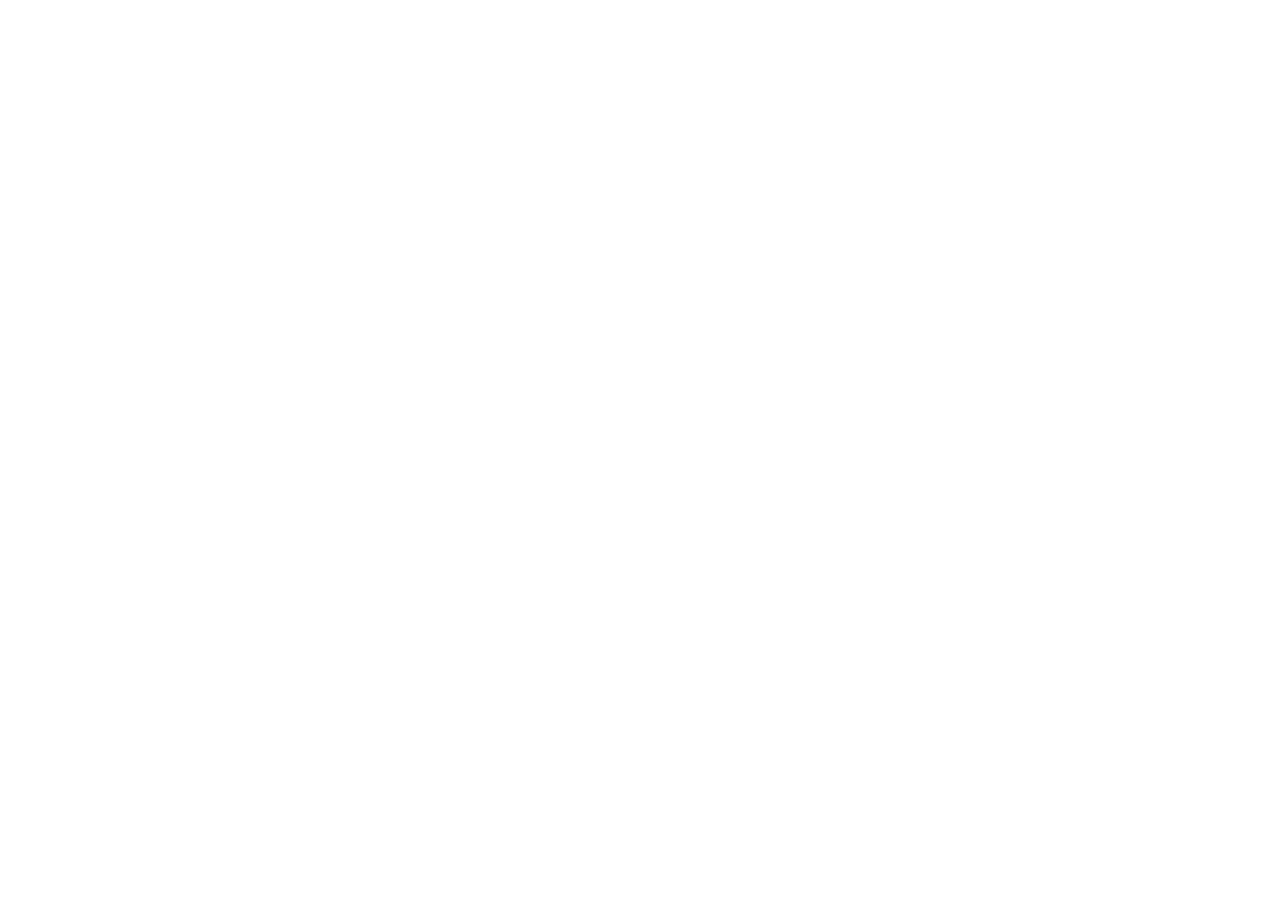
==== about.html @ 7b861304 "Update about.html" ====
<!DOCTYPE html>
<html lang="en">
<head>
    <meta charset="UTF-8">
    <meta name="viewport" content="width=device-width, initial-scale=1.0">
    <meta name="description" content="Lindsey Yi's Portfolio">
    <title>Lindsey Yi's Portfolio</title>
    <link rel="stylesheet" href="styles/style.css">
    <link href="https://fonts.googleapis.com/css2?family=Gantari:wght&display=swap" rel="stylesheet">
    <link href="https://fonts.googleapis.com/css2?family=Genos:wght@500;600;700&display=swap" rel="stylesheet">
</head>
<body>
    <section class="vid-container">
            <video autoplay muted loop playsinline>
                <source src="static/bg.mp4" type="video/mp4">
                Your browser does not support the video tag.
            </video>
            <nav>
                <ul>
                    <li class="left"><a href="index.html">PORTFOLIO</a></li>
                    <li class="right"><a href="about.html">ABOUT</a></li>
                    <li class="right"><a href="art.html">ART</a></li>
                    <li class="right"><a href="/static/Resume.docx.pdf">RESUME</a></li>
                </ul>
            </nav>
            <h1 style="margin-top: 20vh;">About Me</h1>
            <h4>My story begins in my early high-school days, when lectures would get occasionally boring, and I’d pick up a pen. When there weren’t any papers around to scribble on, my hand would become the victim of my boredom. The little doodles born from my Statistics class bloomed into a love for calligraphy and art. Soon after, I graduated from my hand and was gifted with my now-beloved iPad Pro. By experimenting with Procreate on my iPad, I discovered a new world of possibilities along with a passion for digital art, and it only took off from there. </h4>
            <h4>When beginning my first year of college, I took a beginner Python class. Having the presumption that my brain was wired on the artistic side, I had no expectations nor interest to venture into such a technical field. I proved myself wrong when I learned coding was a similar process to art. Although the learning curve was a bit more challenging, it was also a creative outlet, a form of storytelling, and (ironically) a new, literal language through which I could communicate. I discovered a different way to create something out of nothing, finding joy in designing elegant algorithms, much like sketching the first lines of a drawing. Coding has taught me that creativity knows no bounds and that even the most logical structures can possess beauty and narrative. Here marked the beginning of another passion.</h4>
            <h4>Over my journey, I have realized that drawing holds multiple meanings to me. It’s a language, a creative outlet, and a form of storytelling. It gives me the ability to capture a scene and tell an introduction to a story, letting the viewer interpret the ending for themselves through their lens. Despite my short-lived attention span, drawing is one of the few things that brings me into deep focus. This is because, with every piece I have created and will create, I learn something new, whether it’s discovering a new combination of colors, the intricacy of shadows and highlights of a hand, or an appreciation of the delicate and beautiful relationship between humans and the world. </h4>
            <h4>Drawing and coding are a reflection of my evolving style and my endless curiosity about creating. I hope to explore the endless possibilities where these two passions intersect. I am thrilled to share it with you and hope it resonates with you as deeply as it does with me. Thank you for joining me on this creative adventure. Welcome to my world of art and coding!</h4>
        
    <footer>
        <p>© 2024 Lindsey Yi</p>
    </footer>
    </section>

    <script src="scripts/script.js"></script>
</body>
</html>
---- styles/style.css ----
body {
    margin: 0;
    font-family: 'Agrandir', sans-serif;
    color: white;
}

.vid-container {
    position: relative;
    width: 100%;
    height: 100vh; /* Full viewport height */
    overflow: hidden; /* Ensures video doesn't overflow the container */
}

.vid-container video {
    position: absolute;
    top: 0;
    left: 0;
    width: 100%;
    height: 100%;
    object-fit: cover;
    z-index: -1; /* Ensures the video stays in the background */
}

.about-container {
    display: grid;
    grid-template-columns: 41% 59%;
    align-items: end;
    height: 100vh;
    text-align: center;
}

nav ul {
    list-style: none;
    padding: 0;
    margin: 0;
    display: flex;
    justify-content: space-between;
    padding: 1rem 3rem;
    border-bottom: 2px solid white; /* Adds a white thin line under the nav */
}

nav ul .left {
    margin-right: auto; /* Pushes "Portfolio" to the left */
}

nav ul .right {
    margin-right: 35px; /* Adds space between right-side items */
}

nav ul li a {
    text-decoration: none;
    font-family: 'Genos', sans-serif;
    color: white;
    text-shadow: 0px 0px 3px #ffffff;
    font-size: 1.6em;
    transition: color 0.3s ease;
    font-weight: 600;
}

nav ul li a:hover {
    color: #6a9ada;
}

footer {
    background: rgba(9, 7, 108, 0.20);
    color: rgba(255, 255, 255, 0.7);
    text-shadow: white 0px 0px 5px;
    text-align: center;
    padding: 10px;
}
h1 {
    font-family: 'Gantari', sans-serif;
    font-size: 140px;
    text-align: center;
    margin-top: 30vh;
    margin-bottom: 5vh;
    font-weight: 700;
    text-shadow: 0 0 5px #ffffff;
    letter-spacing: -3px;
}
h2 {
    font-family: 'Gantari', sans-serif;
    font-size: 110px;
    text-align: center;
    margin-bottom: 5vh;
    font-weight: 700;
    text-shadow: 0 0 6px #ffffff;
    letter-spacing: -3px;
}

h3 {
    font-family: 'Gantari', sans-serif;
    font-size: 30px;
    text-align: center;
    margin-top: 3.5vh;
    font-weight: 400;
    text-shadow: 0 0 2px #ffffff;
    letter-spacing: 1.2px;
    margin: 0px;
}

h4 {
    font-family: 'Gantari', sans-serif;
    font-size: 25px;
    text-align: center;
    margin-top: 3.5vh;
    font-weight: 400;
    text-shadow: 0 0 2px #ffffff;
    letter-spacing: 1.2px;
    margin: 55px;
}

/* Carousel Container */
.carousel {
  position: relative;
  width: 90%;
  height: 600px;
  margin: 50px auto;
  align-items: center;
  overflow-x: hidden;
  overflow-y: hidden;
}

/* Carousel Track */
.carousel-track {
  display: flex;
  transition: transform 0.5s ease-in-out; /* Smooth movement for transitions */
  justify-content: center;
}

/* Individual Carousel Items */
.carousel-item {
  flex: 0 0 30%; /* 3 items visible at a time */
  align-items: center;
  justify-content: center;
  text-align: center;
  font-size: 1rem;
  padding: 30px;
  opacity: .6;
  transition: transform 0.5s ease-in-out, font-size 0.5s ease-in-out;
}

.carousel-item img {
    filter: brightness(90%);
    width: 100%; /* Scale images to fit container */
    height: auto; /* Maintain aspect ratio */
    box-shadow: 0 4px 8px rgba(0, 0, 0, 0.4); /* Add subtle shadow */
}

/* Focused Item */
.carousel-item.focus {
  filter: brightness(115%);
  transform: scale(1.3); /* Makes the center item bigger */
  font-size: 1.5rem;
  opacity: 1;
}

/* Buttons */
.carousel-btn {
  position: absolute;
  top: 40%;
  transform: translateY(-50%);
  color: #5271ff;
  border: none;
  cursor: pointer;
  z-index: 1;
  background-color: rgba(0, 0, 0, 0);
  font-weight: 550;
  font-size: 2.3em;
  text-shadow: #5271ff 0px 0px 4px;
}

.carousel-btn.left-btn {
  left:0px;
}

.carousel-btn.right-btn {
  right: 0px;
}

@media (max-width: 768px) {
    .carousel-item {
      flex: 0 0 80%; /* Show one item at a time */
    }
  
    .carousel {
      padding: 10px 0; /* Reduce padding on smaller screens */
    }
  
    .carousel-btn {
      font-size: 1rem;
      padding: 10px;
    }
  }

.desc {
    padding: 15px;
    text-align: center;
    color: #5271ff;
    font-family: 'Genos', sans-serif;
}
.art {
    width: 250px;
    height: auto;
    display: block;
    margin: 0 auto;
    padding: 20px;
}
.layout {
    width: 500px;
    height: auto;
    display: block;
    margin: 0 auto;
    padding: 20px;
}

.arch-image-container {
    width: 80vh; /* Set your desired width */
    height: 650px; /* Set your desired height */
    overflow: hidden; /* Ensures the image does not overflow the container */
    border-top-left-radius: 50%; /* Rounds the top-left corner */
    border-top-right-radius: 50%; /* Rounds the top-right corner */
    border-bottom-left-radius: 0; /* Keeps bottom-left corner square */
    border-bottom-right-radius: 0; /* Keeps bottom-right corner square */
}
  
  .arch-image-container img {
    width: 100%;
    height: 100%;
    object-fit: cover; /* Ensures the image fills the container while maintaining aspect ratio */
  }
  
.text-container {
    width: 110vh;
    height: 100vh;
    padding: 20px;
    background: #5271ff; /* Light background */
    margin: 0; /* Remove any default margins */
    position: relative; /* Ensure it's positioned properly */
    right: 0; /* Align to the left */
    text-align: left;
}


.contact-container {
    height: 100vh;
    text-align: center;
}

/* Form Container */
.form-container {
    width: 100%;
    height: 100vh;
    max-width: 50%;
    max-height: 100vh;
    margin: 0 auto;
    padding: 10px;
    background: #5271ff; /* Light background */
    margin: 0; /* Remove any default margins */
    position: relative; /* Ensure it's positioned properly */
    left: 0; /* Align to the left */
}
  
  /* Form Elements */
form {
    display: flex;
    flex-direction: column;
    gap: 11px; /* Add space between elements */
    margin: 0px 50px 80px 90px;
}
  
  /* Labels */
  form label {
    font-size: 11px;
    font-weight: bold;
    color: #ffffff;
  }
  
  /* Input and Textarea */
  form input[type="text"],
  form textarea {
    width: 98%;
    padding: 10px;
    border: 3px solid #ffffff;
    font-size: 24px;
    outline: none;
    transition: border-color 0.3s ease;
    background-color: #5271ff;
}
  
  /* Button */
  form button {
    padding: 15px;
    width: 175px;
    background-color: #ffffff; /* Blue button */
    color: #5271ff;
    font-size: 30px;
    font-weight: 700;
    font-family: 'Genos', sans-serif;
    cursor: pointer;
    border: none;
    transition: background-color 0.3s ease;
    margin: 30px 0px 30px;
  }
  
  form button:hover {
    background-color: #7b92fb; /* Darker blue on hover */
    color: #ffffff;
  }
  
/* Style for placeholder text */
form input::placeholder,
form textarea::placeholder,
form input,
form textarea {
  color: #ffffff;
  font-size: 24px;
  opacity: 1;
  font-family: 'Genos', sans-serif;
}

form input:focus::placeholder,
form textarea:focus::placeholder
form input:focus,
form textarea:focus {
  color: #5271ff;
  font-style: normal;
}
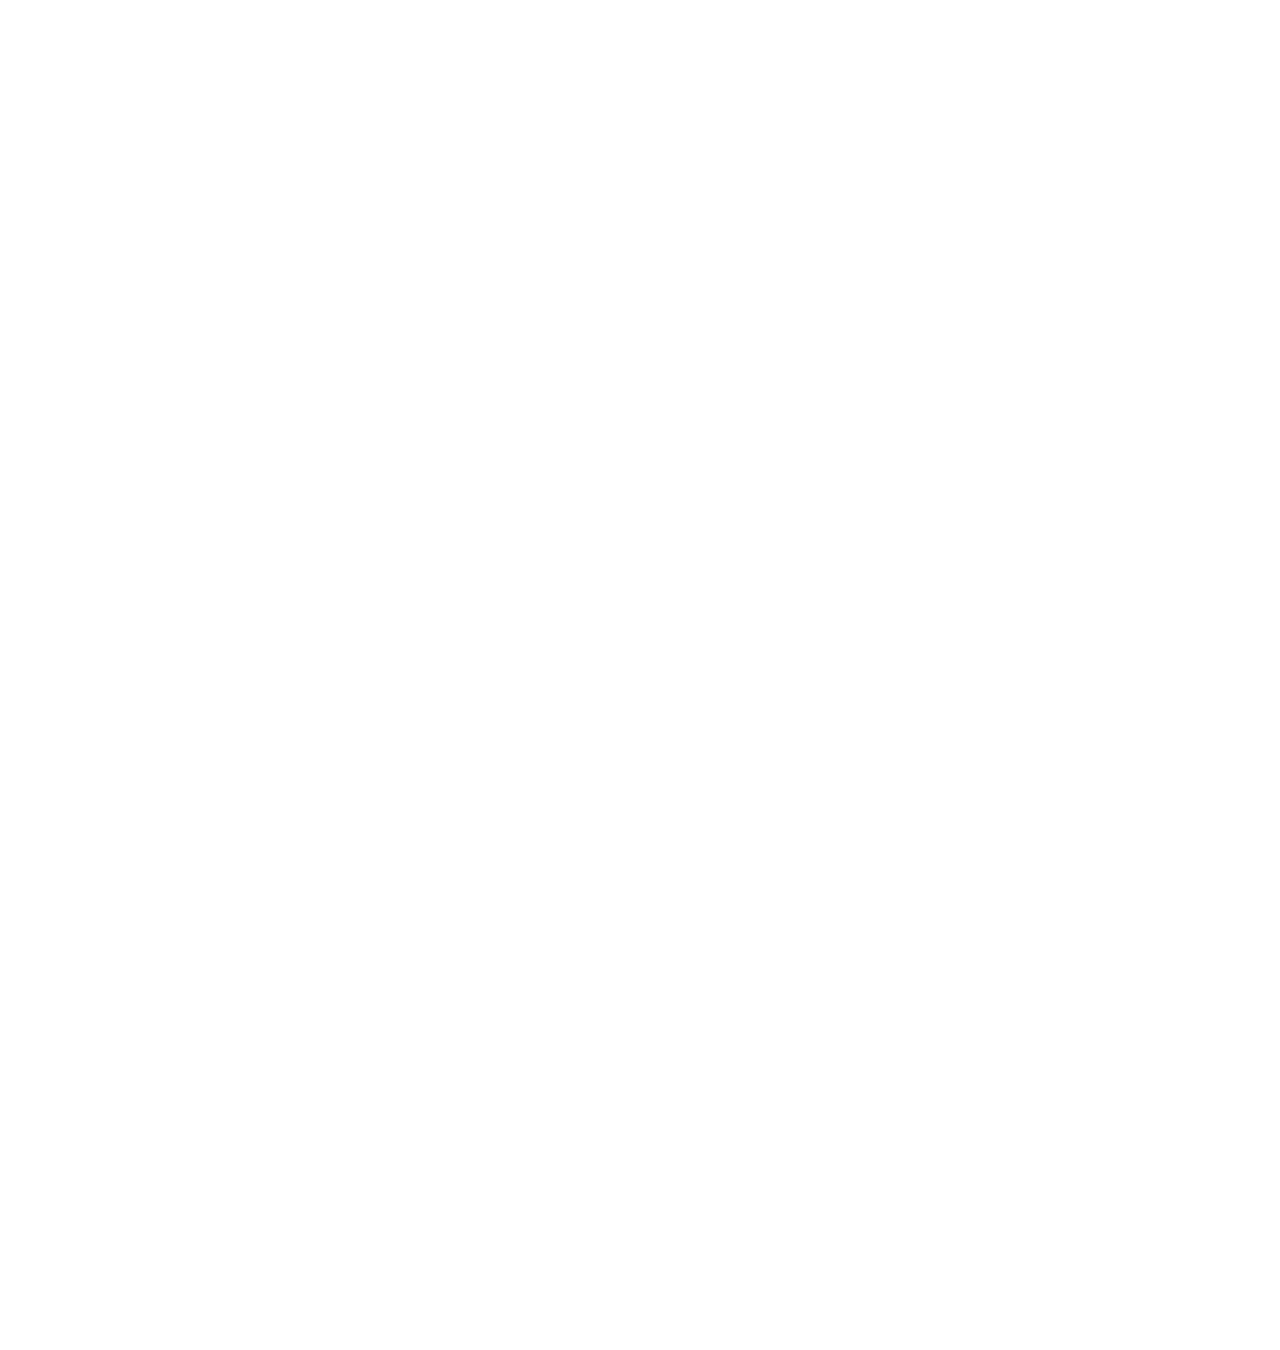
==== commit 1a252bf9: "Update about.html" ====
--- a/about.html
+++ b/about.html
@@ -10,7 +10,7 @@
     <link href="https://fonts.googleapis.com/css2?family=Genos:wght@500;600;700&display=swap" rel="stylesheet">
 </head>
 <body>
-    <section class="vid-container">
+    <section class="vid-container" style="height: 150vh">
             <video autoplay muted loop playsinline>
                 <source src="static/bg.mp4" type="video/mp4">
                 Your browser does not support the video tag.
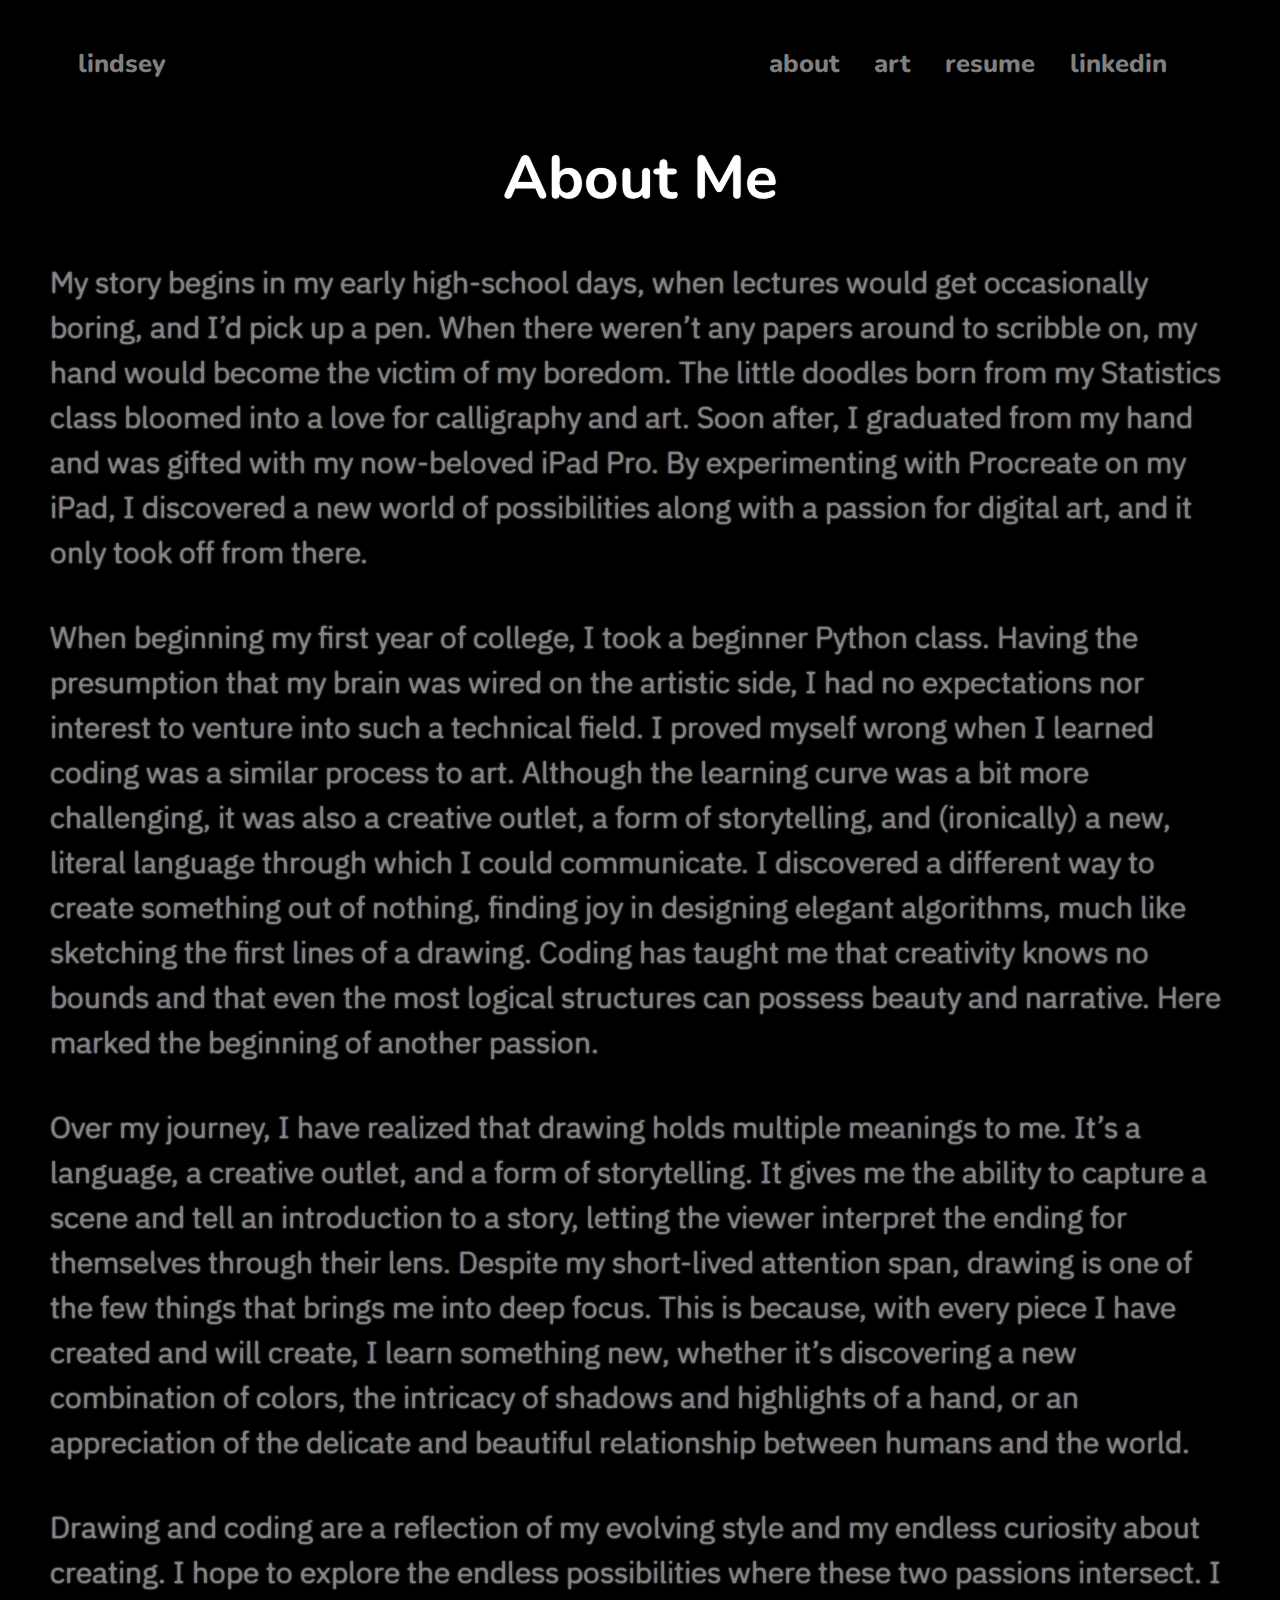
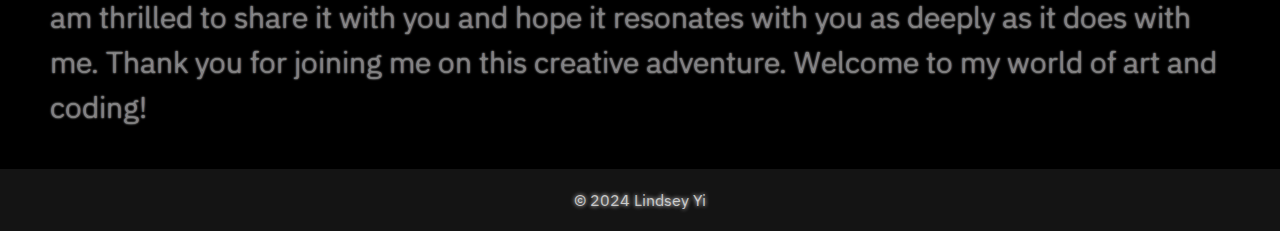
==== commit 99f1d251: "new changes yippee" ====
--- a/about.html
+++ b/about.html
@@ -5,35 +5,34 @@
     <meta name="viewport" content="width=device-width, initial-scale=1.0">
     <meta name="description" content="Lindsey Yi's Portfolio">
     <title>Lindsey Yi's Portfolio</title>
-    <link rel="stylesheet" href="styles/style.css">
-    <link href="https://fonts.googleapis.com/css2?family=Gantari:wght&display=swap" rel="stylesheet">
-    <link href="https://fonts.googleapis.com/css2?family=Genos:wght@500;600;700&display=swap" rel="stylesheet">
-</head>
+    <link rel="stylesheet" href="styles/main.css">
+    <link rel="preconnect" href="https://fonts.googleapis.com">
+    <link rel="preconnect" href="https://fonts.gstatic.com" crossorigin>
+    <link href="https://fonts.googleapis.com/css2?family=Nunito:ital,wght@0,200..1000;1,200..1000&display=swap" rel="stylesheet">
+    <link href="https://fonts.googleapis.com/css2?family=DM+Serif+Display:ital@0;1&family=IBM+Plex+Sans:ital,wght@0,100;0,200;0,300;0,400;0,500;0,600;0,700;1,100;1,200;1,300;1,400;1,500;1,600;1,700&display=swap" rel="stylesheet"></head>
 <body>
-    <section class="vid-container" style="height: 150vh">
-            <video autoplay muted loop playsinline>
-                <source src="static/bg.mp4" type="video/mp4">
-                Your browser does not support the video tag.
-            </video>
-            <nav>
-                <ul>
-                    <li class="left"><a href="index.html">PORTFOLIO</a></li>
-                    <li class="right"><a href="about.html">ABOUT</a></li>
-                    <li class="right"><a href="art.html">ART</a></li>
-                    <li class="right"><a href="/static/Resume.docx.pdf">RESUME</a></li>
-                </ul>
-            </nav>
-            <h1 style="margin-top: 20vh;">About Me</h1>
+<main>
+    <div>
+        <nav>
+            <ul>
+                <li class="left"><a href="index.html">lindsey</a></li>
+                <li class="right"><a href="about.html">about</a></li>
+                <li class="right"><a href="art.html">art</a></li>
+                <li class="right"><a href="/static/Resume.docx.pdf">resume</a></li>
+                <li class="right"><a href="https://www.linkedin.com/in/lindseyyi">linkedin</a></li>
+            </ul>
+        </nav>
+    </div>
+        <h1>About Me</h1>
+        <div style="margin: 0 50px">
             <h4>My story begins in my early high-school days, when lectures would get occasionally boring, and I’d pick up a pen. When there weren’t any papers around to scribble on, my hand would become the victim of my boredom. The little doodles born from my Statistics class bloomed into a love for calligraphy and art. Soon after, I graduated from my hand and was gifted with my now-beloved iPad Pro. By experimenting with Procreate on my iPad, I discovered a new world of possibilities along with a passion for digital art, and it only took off from there. </h4>
             <h4>When beginning my first year of college, I took a beginner Python class. Having the presumption that my brain was wired on the artistic side, I had no expectations nor interest to venture into such a technical field. I proved myself wrong when I learned coding was a similar process to art. Although the learning curve was a bit more challenging, it was also a creative outlet, a form of storytelling, and (ironically) a new, literal language through which I could communicate. I discovered a different way to create something out of nothing, finding joy in designing elegant algorithms, much like sketching the first lines of a drawing. Coding has taught me that creativity knows no bounds and that even the most logical structures can possess beauty and narrative. Here marked the beginning of another passion.</h4>
             <h4>Over my journey, I have realized that drawing holds multiple meanings to me. It’s a language, a creative outlet, and a form of storytelling. It gives me the ability to capture a scene and tell an introduction to a story, letting the viewer interpret the ending for themselves through their lens. Despite my short-lived attention span, drawing is one of the few things that brings me into deep focus. This is because, with every piece I have created and will create, I learn something new, whether it’s discovering a new combination of colors, the intricacy of shadows and highlights of a hand, or an appreciation of the delicate and beautiful relationship between humans and the world. </h4>
             <h4>Drawing and coding are a reflection of my evolving style and my endless curiosity about creating. I hope to explore the endless possibilities where these two passions intersect. I am thrilled to share it with you and hope it resonates with you as deeply as it does with me. Thank you for joining me on this creative adventure. Welcome to my world of art and coding!</h4>
-        
+        </div>
     <footer>
         <p>© 2024 Lindsey Yi</p>
     </footer>
-    </section>
-
     <script src="scripts/script.js"></script>
 </body>
 </html>
--- a/styles/main.css
+++ b/styles/main.css
@@ -0,0 +1,199 @@
+body {
+    margin: 0;
+    background-color: black;
+    color: white;
+    font-family: 'IBM Plex Sans', sans-serif;
+}
+
+nav ul {
+    list-style: none;
+    padding: 0;
+    display: flex;
+    justify-content: space-between;
+    padding: 1rem 3rem;
+    margin: 30px;
+}
+
+nav ul .left {
+    margin-right: auto; /* Pushes "Portfolio" to the left */
+}
+
+nav ul .right {
+    margin-right: 35px; /* Adds space between right-side items */
+}
+
+nav ul li a {
+    text-decoration: none;
+    font-family: 'Nunito', serif;
+    color: grey;
+    font-size: 1.6em;
+    font-weight: 800;
+}
+
+nav ul li a:hover {
+    color: dark grey;
+}
+
+footer {
+    background: #141414;
+    color: rgba(255, 255, 255, 0.7);
+    text-shadow: white 0px 0px 4px;
+    text-align: center;
+    padding: 5px;
+}
+
+h1, h2 {
+    font-family: 'Nunito', serif;
+    text-shadow: 0 0 1px #ffffff;
+}
+
+h1 { font-size: 60px; text-align: center;}
+h2 { font-size: 50px;}
+
+h3 {
+    font-family: 'Gantari', sans-serif;
+    font-size: 30px;
+    text-align: center;
+    margin-top: 3.5vh;
+    font-weight: 400;
+    text-shadow: 0 0 2px #ffffff;
+    letter-spacing: 1.2px;
+    line-height: 128%;
+    width: 53%;
+    margin: 0 auto;
+    padding-top: 50px;
+}
+    
+
+h4 {
+    font-family: 'IBM Plex Sans', sans-serif;
+    font-size: 30px;
+    font-weight: 300;
+    text-shadow: 0 0 2px #ffffff;
+    line-height: 30px;
+    color: grey;
+    line-height: 1.5;
+}
+
+.one {
+    height: 75vh;
+    display: grid;
+    place-items: center;
+}
+
+.two-right {
+    flex-direction: row;
+    text-align:left;
+}
+
+.two-left {
+    flex-direction: row-reverse;
+    text-align:right;
+}
+
+.text {
+    width: 50%;
+    margin: 50px 25px 0px 100px;
+}
+.graphic {
+    width: 50%;
+    display: flex;
+    justify-content: center;
+}
+
+.iphone img {
+    width: 250px;
+    height: auto;
+}
+.iphone img {
+  transition: transform 0.5s ease-in-out;
+}
+.iphone img:hover {
+  transform: scale(1.1) rotate(.5deg); /* Slight zoom effect on hover */
+}
+
+.ipad {
+   position: relative;
+   width: 600px; /* Adjust based on your iPad PNG size */
+   height: 400px; /* Adjust accordingly */
+ }
+
+ .ipadvid {
+   position: absolute;
+   top: 3%; /* Adjust so it fits the screen area */
+   bottom: 3%;
+   left: 3%;
+   right: 5%;
+   z-index: 1; /* Ensures it's behind the frame */
+   width: 550px;
+   height: 380px;
+ }
+
+ .ipadimg {
+   position: absolute;
+   top: 0;
+   left: 0;
+   width: 100%; /* Ensures the frame covers everything */
+   height: 100%;
+   z-index: 2; /* Ensures the frame is on top */
+ }
+
+
+.two {
+    display: flex;
+    align-items: flex-start;
+    justify-content: space-between;
+    margin: 125px;
+    gap: 0px;
+    height: 70vh;
+}
+
+.rotating-text {
+    display: inline-block;
+    overflow: hidden;
+    vertical-align: bottom;
+    height: 1.35em;
+}
+
+.rotating-text span {
+    display: block;
+    animation: scrollup 10s linear infinite;
+}
+
+@keyframes scrollup {
+    0%, 10% {
+      transform: translateY(0);
+      color: #FF9B9B;
+    }
+    12.5%, 22.5% {
+      transform: translateY(-100%);
+      color: #A0C4FF;
+    }
+    25%, 35% {
+      transform: translateY(-200%);
+      color: #caffbf;
+    }
+    37.5%, 47.5% {
+      transform: translateY(-300%);
+      color: #FFAEE1;
+    }
+    50%, 60% {
+      transform: translateY(-400%);
+      color: #fdffb6;
+    }
+    62.5%, 72.5% {
+      transform: translateY(-500%);
+      color: #bdb2ff;
+    }
+    75%, 85% {
+      transform: translateY(-600%);
+      color: #ffd6a5;
+    }
+    87.5%, 97.5% {
+      transform: translateY(-700%);
+      color: #9BF6FF;
+    }
+    100% {
+      transform: translateY(0);
+    }
+}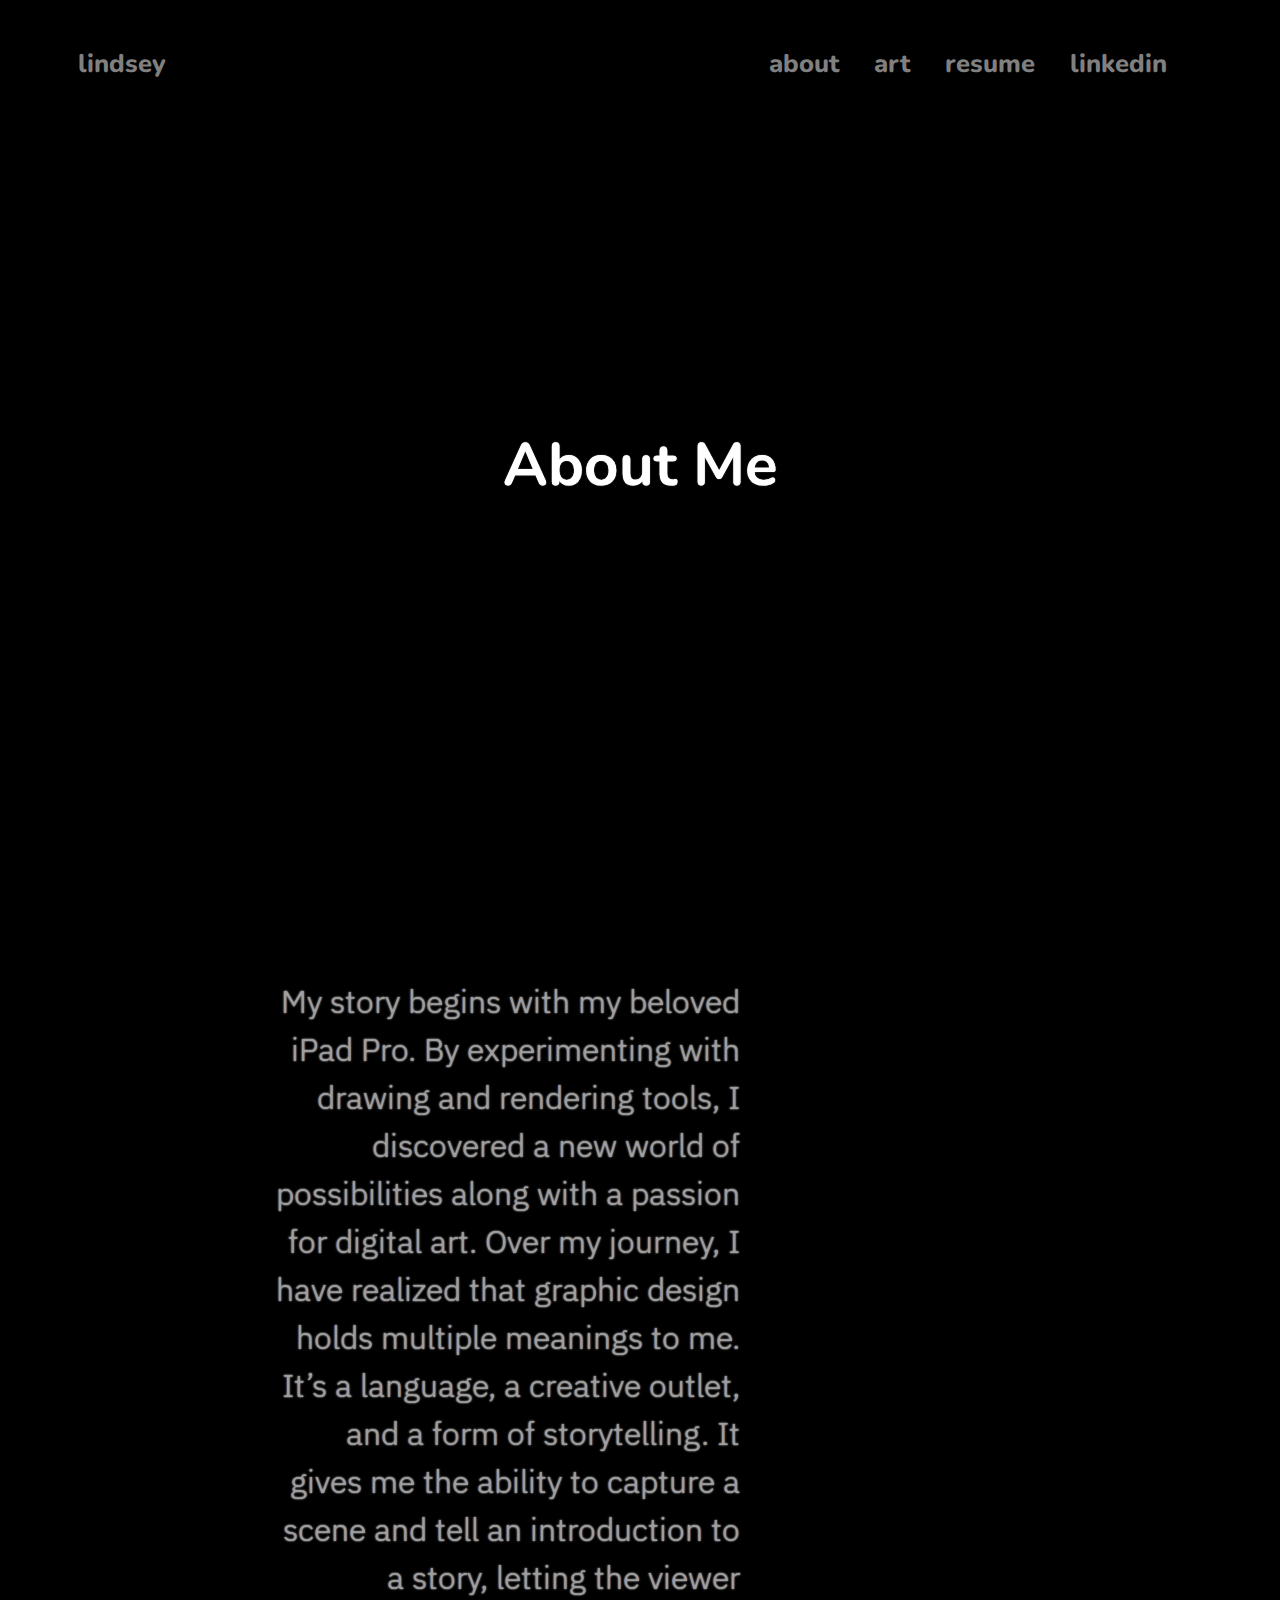
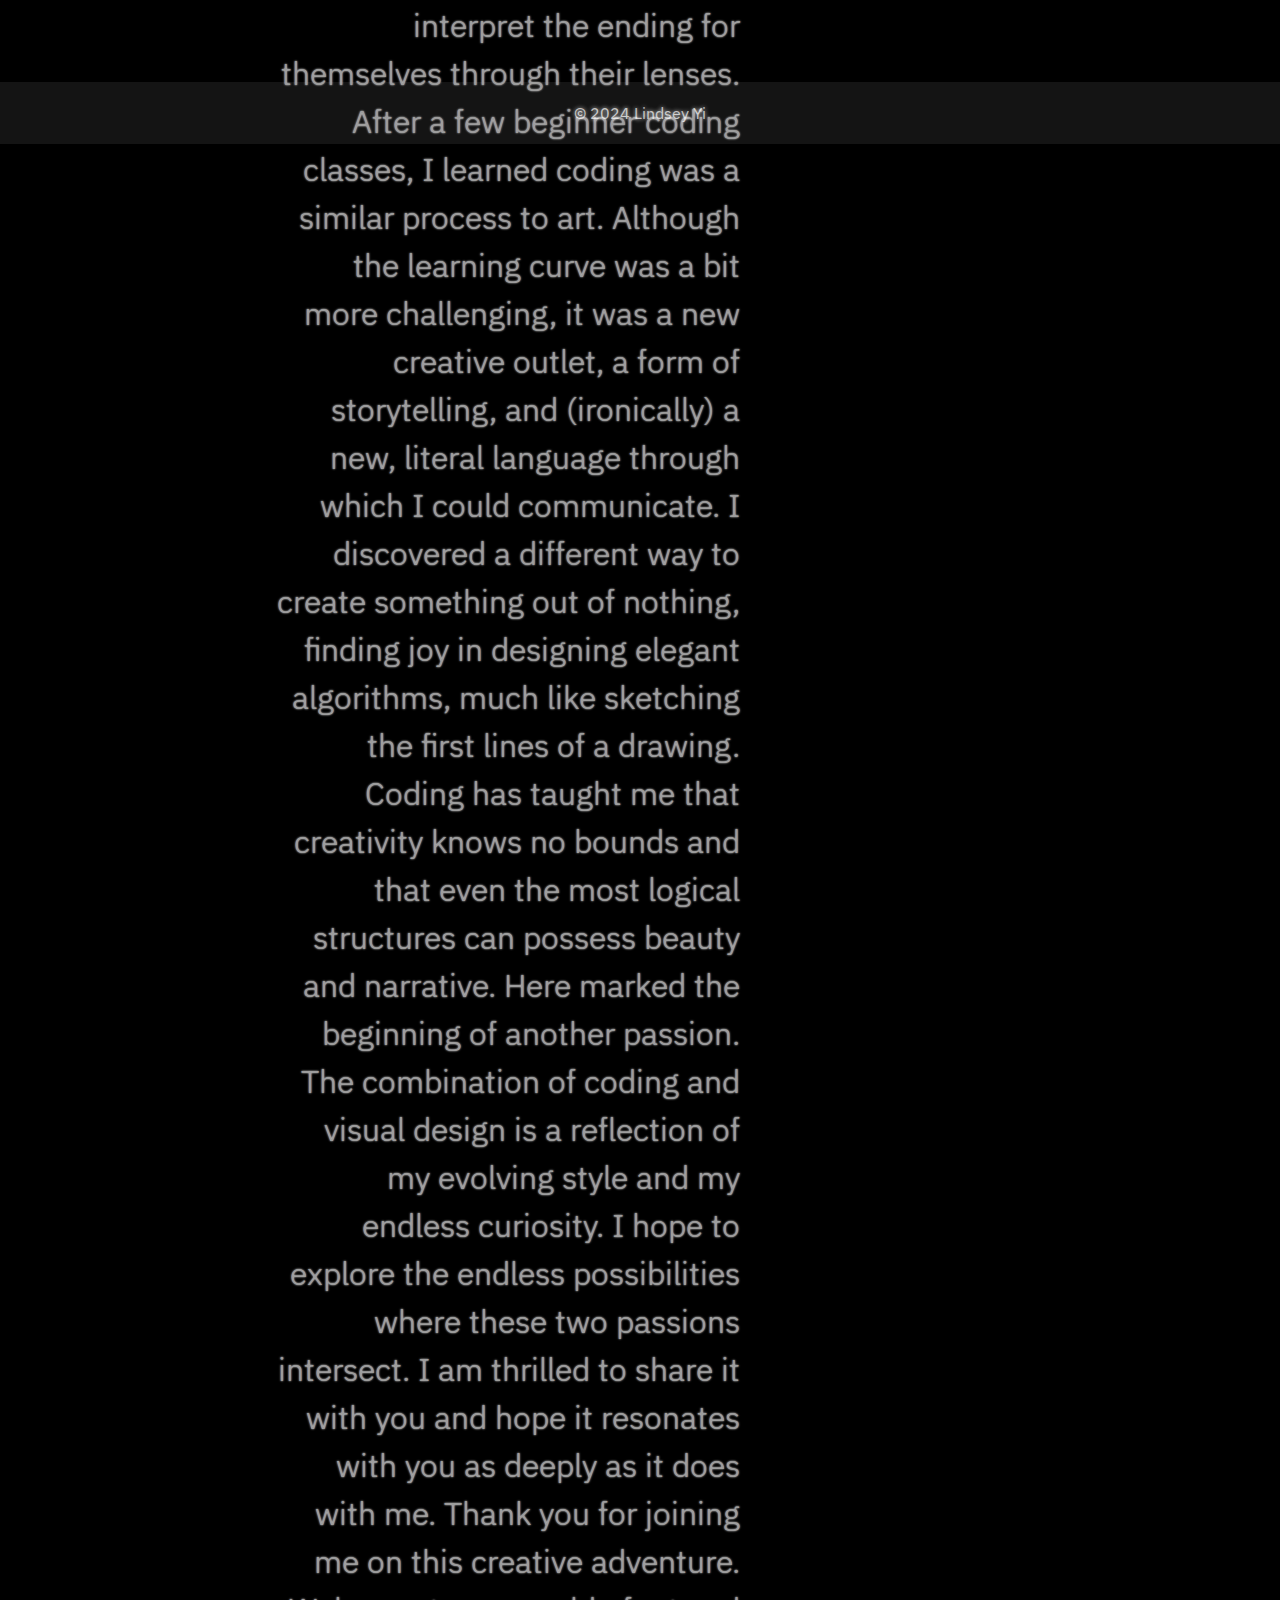
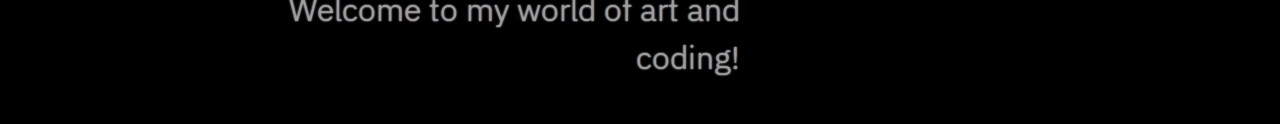
==== commit e9ea619e: "new stack card changes wahoo" ====
--- a/about.html
+++ b/about.html
@@ -23,13 +23,21 @@
             </ul>
         </nav>
     </div>
+    <div class="one">
         <h1>About Me</h1>
+    </div>
+    <div class="two two-left">
         <div style="margin: 0 50px">
-            <h4>My story begins in my early high-school days, when lectures would get occasionally boring, and I’d pick up a pen. When there weren’t any papers around to scribble on, my hand would become the victim of my boredom. The little doodles born from my Statistics class bloomed into a love for calligraphy and art. Soon after, I graduated from my hand and was gifted with my now-beloved iPad Pro. By experimenting with Procreate on my iPad, I discovered a new world of possibilities along with a passion for digital art, and it only took off from there. </h4>
-            <h4>When beginning my first year of college, I took a beginner Python class. Having the presumption that my brain was wired on the artistic side, I had no expectations nor interest to venture into such a technical field. I proved myself wrong when I learned coding was a similar process to art. Although the learning curve was a bit more challenging, it was also a creative outlet, a form of storytelling, and (ironically) a new, literal language through which I could communicate. I discovered a different way to create something out of nothing, finding joy in designing elegant algorithms, much like sketching the first lines of a drawing. Coding has taught me that creativity knows no bounds and that even the most logical structures can possess beauty and narrative. Here marked the beginning of another passion.</h4>
-            <h4>Over my journey, I have realized that drawing holds multiple meanings to me. It’s a language, a creative outlet, and a form of storytelling. It gives me the ability to capture a scene and tell an introduction to a story, letting the viewer interpret the ending for themselves through their lens. Despite my short-lived attention span, drawing is one of the few things that brings me into deep focus. This is because, with every piece I have created and will create, I learn something new, whether it’s discovering a new combination of colors, the intricacy of shadows and highlights of a hand, or an appreciation of the delicate and beautiful relationship between humans and the world. </h4>
-            <h4>Drawing and coding are a reflection of my evolving style and my endless curiosity about creating. I hope to explore the endless possibilities where these two passions intersect. I am thrilled to share it with you and hope it resonates with you as deeply as it does with me. Thank you for joining me on this creative adventure. Welcome to my world of art and coding!</h4>
+            <div class="text">
+                <h4>My story begins with my beloved iPad Pro. By experimenting with drawing and rendering tools, I discovered a new world of possibilities along with a passion for digital art. Over my journey, I have realized that graphic design holds multiple meanings to me. It’s a language, a creative outlet, and a form of storytelling. It gives me the ability to capture a scene and tell an introduction to a story, letting the viewer interpret the ending for themselves through their lenses.
+                After a few beginner coding classes, I learned coding was a similar process to art. Although the learning curve was a bit more challenging, it was a new creative outlet, a form of storytelling, and (ironically) a new, literal language through which I could communicate. I discovered a different way to create something out of nothing, finding joy in designing elegant algorithms, much like sketching the first lines of a drawing. Coding has taught me that creativity knows no bounds and that even the most logical structures can possess beauty and narrative. Here marked the beginning of another passion.
+                The combination of coding and visual design is a reflection of my evolving style and my endless curiosity. I hope to explore the endless possibilities where these two passions intersect. I am thrilled to share it with you and hope it resonates with you as deeply as it does with me. Thank you for joining me on this creative adventure. Welcome to my world of art and coding!
+                </h4>
+            </div>
         </div>
+    </div>
+    </main>
+
     <footer>
         <p>© 2024 Lindsey Yi</p>
     </footer>
--- a/styles/main.css
+++ b/styles/main.css
@@ -67,12 +67,22 @@
 
 h4 {
     font-family: 'IBM Plex Sans', sans-serif;
-    font-size: 30px;
+    font-size: 32px;
     font-weight: 300;
     text-shadow: 0 0 2px #ffffff;
     line-height: 30px;
-    color: grey;
+    color: rgb(157, 157, 157);
     line-height: 1.5;
+}
+
+h5 {
+  font-family: 'IBM Plex Sans', sans-serif;
+  font-size: 25px;
+  font-weight: 300;
+  text-shadow: 0 0 2px #ffffff;
+  line-height: 30px;
+  color: rgb(108, 108, 108);
+  line-height: 1.5;
 }
 
 .one {
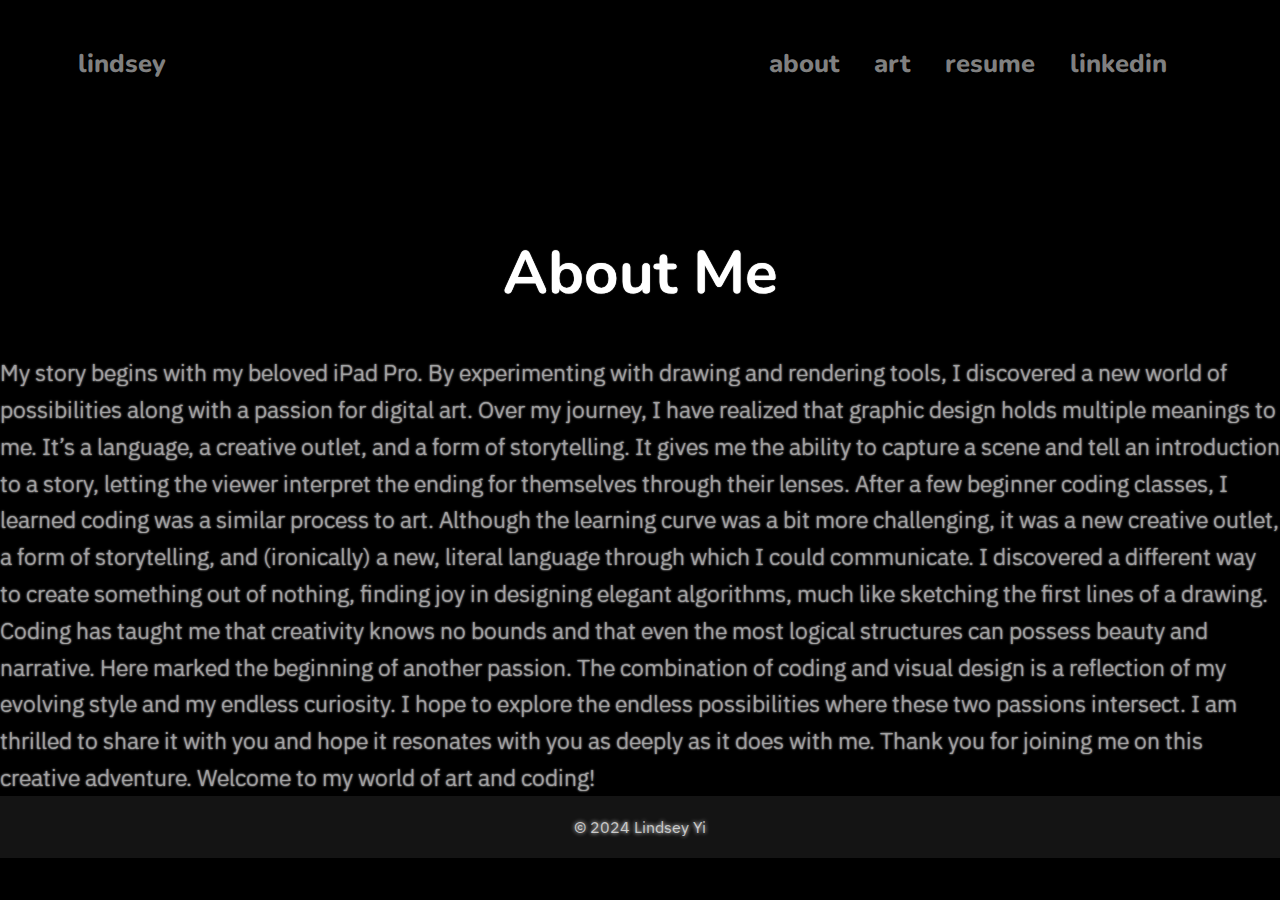
==== commit da6646f4: "final touches?" ====
--- a/about.html
+++ b/about.html
@@ -6,6 +6,8 @@
     <meta name="description" content="Lindsey Yi's Portfolio">
     <title>Lindsey Yi's Portfolio</title>
     <link rel="stylesheet" href="styles/main.css">
+    <link rel="stylesheet" href="styles/project.css">
+    <link rel="stylesheet" href="styles/index.css">
     <link rel="preconnect" href="https://fonts.googleapis.com">
     <link rel="preconnect" href="https://fonts.gstatic.com" crossorigin>
     <link href="https://fonts.googleapis.com/css2?family=Nunito:ital,wght@0,200..1000;1,200..1000&display=swap" rel="stylesheet">
@@ -23,24 +25,20 @@
             </ul>
         </nav>
     </div>
-    <div class="one">
-        <h1>About Me</h1>
-    </div>
-    <div class="two two-left">
-        <div style="margin: 0 50px">
-            <div class="text">
-                <h4>My story begins with my beloved iPad Pro. By experimenting with drawing and rendering tools, I discovered a new world of possibilities along with a passion for digital art. Over my journey, I have realized that graphic design holds multiple meanings to me. It’s a language, a creative outlet, and a form of storytelling. It gives me the ability to capture a scene and tell an introduction to a story, letting the viewer interpret the ending for themselves through their lenses.
+
+    <h1 style="margin-top: 15vh;">About Me</h1>
+        <div>
+            <h4desc>My story begins with my beloved iPad Pro. By experimenting with drawing and rendering tools, I discovered a new world of possibilities along with a passion for digital art. Over my journey, I have realized that graphic design holds multiple meanings to me. It’s a language, a creative outlet, and a form of storytelling. It gives me the ability to capture a scene and tell an introduction to a story, letting the viewer interpret the ending for themselves through their lenses.
                 After a few beginner coding classes, I learned coding was a similar process to art. Although the learning curve was a bit more challenging, it was a new creative outlet, a form of storytelling, and (ironically) a new, literal language through which I could communicate. I discovered a different way to create something out of nothing, finding joy in designing elegant algorithms, much like sketching the first lines of a drawing. Coding has taught me that creativity knows no bounds and that even the most logical structures can possess beauty and narrative. Here marked the beginning of another passion.
                 The combination of coding and visual design is a reflection of my evolving style and my endless curiosity. I hope to explore the endless possibilities where these two passions intersect. I am thrilled to share it with you and hope it resonates with you as deeply as it does with me. Thank you for joining me on this creative adventure. Welcome to my world of art and coding!
-                </h4>
-            </div>
+            </h4desc>
         </div>
+        <footer style="position: relative; bottom: 0;">
+            <p>© 2024 Lindsey Yi</p>
+        </footer>
     </div>
     </main>
 
-    <footer>
-        <p>© 2024 Lindsey Yi</p>
-    </footer>
-    <script src="scripts/script.js"></script>
+    <script src="js/carousel2.js"></script>
 </body>
 </html>
--- a/styles/main.css
+++ b/styles/main.css
@@ -51,16 +51,16 @@
 h2 { font-size: 50px;}
 
 h3 {
-    font-family: 'Gantari', sans-serif;
     font-size: 30px;
-    text-align: center;
+    text-align: left;
     margin-top: 3.5vh;
-    font-weight: 400;
-    text-shadow: 0 0 2px #ffffff;
+    font-weight: 500;
+    color:#ffffff;
+    text-shadow: 0 0 4px #ffffff;
     letter-spacing: 1.2px;
     line-height: 128%;
     width: 53%;
-    margin: 0 auto;
+    margin: 0px;
     padding-top: 50px;
 }
     
@@ -77,11 +77,11 @@
 
 h5 {
   font-family: 'IBM Plex Sans', sans-serif;
-  font-size: 25px;
+  font-size: 20px;
   font-weight: 300;
   text-shadow: 0 0 2px #ffffff;
   line-height: 30px;
-  color: rgb(108, 108, 108);
+  color: rgb(117, 117, 117);
   line-height: 1.5;
 }
 
--- a/styles/project.css
+++ b/styles/project.css
@@ -0,0 +1,362 @@
+img {
+    width: 250px;
+}
+
+h4desc {
+    font-family: 'IBM Plex Sans', sans-serif;
+    font-size: 23px;
+    font-weight: 300;
+    text-shadow: 0 0 2px #ffffff;
+    color: rgb(161, 161, 161);
+    line-height: 1.6;
+}
+
+.accordion-container {
+    justify-content: center;
+    padding: 30px;
+    display: grid;
+    grid-template-columns:28% 28% 28%;
+    row-gap: 30px;
+    column-gap: 30px;
+    margin-bottom: 100px;
+}
+
+.accordion-card {
+    width: fit-content;
+    background-color: rgb(255, 255, 255, 0.1);
+    justify-content: center;
+    display: grid;
+    cursor: pointer;
+    box-shadow: white 0px 0px 7px;
+    height: fit-content;
+    position: relative;
+}
+  
+.accordion-card__header {
+    color: #202020;
+    position: relative;
+    padding: 5px;
+    margin: 10px;
+}
+  
+.accordion-card__content {
+    font-family: 'Genos', sans-serif;
+    padding: 0px 15px 20px 15px;
+    color: #ffffff;
+    display: none;
+    margin: 0;
+    text-align: center;
+    font-size: 18px;
+    font-weight: 600;
+}
+  
+.active {
+    display: block;
+}
+
+.info-container {
+    overflow: hidden;
+}
+
+.info-cards {
+    margin: 50px;
+    display: grid;
+    grid-template-columns: 22% 3% 22% 3% 22% 3% 22%;
+    justify-content: center;
+}
+.infocard {
+    color: #f6f6f6;
+    height: auto;
+    width: auto;
+    padding: 12px;
+    font-family: 'IBM Plex Sans', sans-serif;
+    font-size: 18px;
+    font-weight: 300;
+    text-shadow: 0 0 2px #ffffff;
+}
+
+.infocard-header {
+    font-weight: 600;
+    padding-bottom: 10px;
+}
+
+.icon {
+    color: #3a59e1;
+    text-align: center;
+    font-weight: 800;
+    font-size: 24px;
+    position: relative;
+    top: 40%;
+}
+
+
+.parent {
+    position: relative;
+    top: 0;
+    left: 0;
+    margin: 0 30px;
+  }
+  .image1 {
+    position: relative;
+    top: 0;
+    left: 0;
+    width: 140px;
+    animation: rotate 5s linear infinite;
+  }
+  .image2 {
+    position: absolute;
+    top: 30px;
+    left: 30px;
+    width: 80px;
+  }
+  .image3 {
+    position: relative;
+    top: 0;
+    left: 0;
+    width: 350px;
+    border-radius: 10px;
+    animation: pulse 4.5s infinite;
+  }
+  .image4 {
+    position: absolute;
+    top: 55px;
+    left: 175px;
+    width: 135px;
+    border-radius: 10px;
+    animation: pulse 6s infinite;
+  }
+  .image5 {
+    position: absolute;
+    top: 25px;
+    left: 80px;
+    width: 40px;
+    border-radius: 10px;
+    animation: jump 2.4s infinite;
+    z-index: 2;
+  }
+  .image6 {
+    position: absolute;
+    top: 90px;
+    left: 0;
+    width: 200px;
+    border-radius: 10px;
+  }
+
+  @keyframes pulse {
+    0% {
+        transform: scale(1);
+    }
+    50% {
+        transform: scale(.96);
+    }
+    100% {
+        transform: scale(1);
+    }
+  }
+
+  @keyframes jump {
+    0% {
+        transform: translateY(13px) rotate(0deg) scale(.96);
+    }
+    70% {
+        transform: translateY(-20px) rotate(-7deg) scale(1.03);
+    }
+    100% {
+        transform: translateY(15px) rotate(0deg) scale(.95);
+    }
+  }
+
+.twop {
+    display: flex;
+    align-items: flex-start;
+    justify-content: space-between;
+    gap: 20px;
+    height: auto;
+}
+
+.twop-right {
+    flex-direction: row;
+    text-align:left;
+}
+
+.twop-left {
+    flex-direction: row-reverse;
+    text-align:right;
+}
+
+.textp {
+    width: 50%;
+    margin: 0px 0px 0px 0px;
+}
+
+  @keyframes rotate {
+    from {
+        transform: rotate(0deg);
+    }
+    to {
+        transform: rotate(360deg);
+    }
+  }
+
+@supports (animation-timeline: view()) {
+    .card {
+        --index0: calc(var(--index) - 1); /* 0-based index */
+        --reverse-index: calc(var(--numcards) - var(--index0)); /* reverse index */
+        --reverse-index0: calc(var(--reverse-index) - 1); /* 0-based reverse index */
+    }
+
+    @keyframes scale {
+        to {
+            transform:
+                scale(calc(1.1 - calc(0.1 * var(--reverse-index))));
+        }
+    }
+
+    #cards {
+        --numcards: 4;
+        view-timeline-name: --cards-element-scrolls-in-body;
+    }
+
+    .card__content {
+        --start-range: calc(var(--index0) / var(--numcards) * 100%);
+        --end-range: calc((var(--index)) / var(--numcards) * 100%);
+
+        animation: linear scale forwards;
+        animation-timeline: --cards-element-scrolls-in-body;
+        animation-range: exit-crossing var(--start-range) exit-crossing var(--end-range);
+    }
+}
+
+#cards {
+	list-style: none;
+	outline: calc(var(--outline-width) * 10) solid hotpink;
+
+	display: grid;
+	grid-template-columns: 1fr;
+	grid-template-rows: repeat(var(--numcards), var(--card-height));
+	gap: var(--card-margin);
+}
+
+.card__content {
+	box-shadow: 0 0.3em 2em rgba(0, 0, 0, 0.2), 0 1em 2em rgba(0, 0, 0, 0.1);
+	background: rgb(246, 246, 246);
+	color: rgb(10, 5, 7);
+	border-radius: 1em;
+	overflow: hidden;
+
+	display: grid;
+	grid-template-areas: "text img";
+	grid-template-columns: 1fr 1fr;
+	grid-template-rows: auto;
+
+	align-items: stretch;
+}
+
+.card__content > div {
+	grid-area: text;
+	width: 70%;
+	place-self: center;
+	text-align: left;
+
+	display: grid;
+	place-items: start;
+    margin: 50px 0px 50px 70px;
+    font-size: 17px;
+}
+
+.card__content > div > h2 {
+    font-size: 38px;
+}
+
+.card__content > figure {
+	grid-area: img, video;
+	overflow: hidden;
+    margin: 60px 0px 0px 0px;
+}
+
+.card__content > figure > img, video {
+	width: 100%;
+	height: 100%;
+	object-fit: cover;
+}
+
+
+#cards {
+	/* Make place at bottom, as items will slide to that position*/
+	padding-bottom: calc(var(--numcards) * var(--card-top-offset));
+	/* Don't include the --card-margin in padding, as that will affect the scroll-timeline*/
+	margin-bottom: var(--card-margin);
+}
+
+#card_1 {
+	--index: 1;
+}
+
+#card_2 {
+	--index: 2;
+}
+
+#card_3 {
+	--index: 3;
+}
+
+#card_4 {
+	--index: 4;
+}
+
+
+.card {
+	position: sticky;
+	top: 0;
+	padding-top: calc(var(--index) * var(--card-top-offset));
+}
+
+
+:root {
+	--card-height: 40vw;
+	--card-margin: 1vw;
+}
+
+.stack {
+    display: grid;
+    grid-template-columns: repeat(auto-fill, minmax(300px, 1fr));
+    position: relative;
+    top: 100px;
+    left: 0;
+    margin: 0 30px;
+}
+
+.img1 {
+    position: absolute;
+    display: flex;
+    top: 40px;
+    left: 350px;
+    width: 250px;
+    height: 180px;
+    transform: rotate(-340deg);
+    z-index: 2;
+}
+
+.img2 {
+    position: relative;
+    display: flex;
+    top: 60px;
+    left: 50px;
+    width: 300px;
+    rotate: -5deg;
+    z-index: 3;
+    height: 190px;
+    box-shadow: #636363 0px 0px 7px;
+    filter: brightness(1.2);
+}
+
+.img3 {
+    position: absolute;
+    display: block;
+    top: 30px;
+    left: 30px;
+    width: 170px;
+    height: auto;
+    rotate: -25deg;
+    z-index: 1;
+}--- a/styles/index.css
+++ b/styles/index.css
@@ -0,0 +1,225 @@
+.about-container {
+  display: grid;
+  grid-template-columns: 41% 59%;
+  align-items: end;
+  height: 100vh;
+  text-align: center;
+}
+
+/* Carousel Container */
+.carousel {
+  position: relative;
+  width: 90%;
+  height: 700px;
+  margin: 50px auto;
+  align-items: baseline;
+  overflow-x: hidden;
+  overflow-y: hidden;
+}
+
+/* Carousel Track */
+.carousel-track {
+  display: flex;
+  height: 210px;
+  transition: transform 0.5s ease-in-out; /* Smooth movement for transitions */
+  justify-content: center;
+}
+
+/* Individual Carousel Items */
+.carousel-item {
+  flex: 0 0 27%; /* 3 items visible at a time */
+  align-items: center;
+  justify-content: center;
+  text-align: center;
+  font-size: 1rem;
+  padding: 30px;
+  opacity: .8;
+  transition: transform 0.5s ease-in-out, font-size 0.5s ease-in-out;
+}
+
+.carousel-item img {
+    filter: brightness(95%);
+    width: 325px; /* Scale images to fit container */
+    height: 325px; /* Maintain aspect ratio */
+    box-shadow: 0 4px 5px rgba(0, 0, 0, 0.6); /* Add subtle shadow */
+}
+
+/* Focused Item */
+.carousel-item.focus {
+  filter: brightness(110%);
+  transform: scale(1.4); /* Makes the center item bigger */
+  font-size: 1.5rem;
+  opacity: 1;
+  z-index: 5;
+}
+
+/* Buttons */
+.carousel-btn {
+  position: absolute;
+  padding-left: 40px;
+  padding-right: 40px;
+  top: 35%;
+  transform: translateY(-50%);
+  color: grey;
+  border: none;
+  cursor: pointer;
+  z-index: 1;
+  background-color: rgba(0, 0, 0, 0);
+  font-weight: 300;
+  font-size: 2.3em;
+  text-shadow: #e5ccff 0px 0px 4px;
+}
+
+.carousel-btn.left-btn {
+  left:0px;
+}
+
+.carousel-btn.right-btn {
+  right: 0px;
+}
+
+@media (max-width: 768px) {
+    .carousel-item {
+      flex: 0 0 80%; /* Show one item at a time */
+    }
+  
+    .carousel {
+      padding: 10px 0; /* Reduce padding on smaller screens */
+    }
+  
+    .carousel-btn {
+      font-size: 1rem;
+      padding: 10px;
+    }
+  }
+
+.desc {
+  margin: 30px;
+  padding: 8px;
+  text-align: center;
+  color: white;
+  font-family: 'Genos', sans-serif;
+  font-weight: 600;
+}
+
+.arch-image-container {
+    width: 80vh; /* Set your desired width */
+    height: 650px; /* Set your desired height */
+    overflow: hidden; /* Ensures the image does not overflow the container */
+    border-top-left-radius: 50%; /* Rounds the top-left corner */
+    border-top-right-radius: 50%; /* Rounds the top-right corner */
+    border-bottom-left-radius: 0; /* Keeps bottom-left corner square */
+    border-bottom-right-radius: 0; /* Keeps bottom-right corner square */
+}
+  
+  .arch-image-container img {
+    width: 100%;
+    height: 100%;
+    object-fit: cover; /* Ensures the image fills the container while maintaining aspect ratio */
+  }
+  
+.text-container {
+    width: 110vh;
+    height: 100vh;
+    padding: 20px;
+    background: #5271ff; /* Light background */
+    margin: 0; /* Remove any default margins */
+    position: relative; /* Ensure it's positioned properly */
+    right: 0; /* Align to the left */
+    text-align: left;
+}
+
+
+.contact-container {
+    height: 100vh;
+    text-align: center;
+}
+
+/* Form Container */
+.form-container {
+    width: 100%;
+    height: 100vh;
+    max-width: 50%;
+    max-height: 100vh;
+    margin: 0 auto;
+    padding: 10px;
+    background: #5271ff; /* Light background */
+    margin: 0; /* Remove any default margins */
+    position: relative; /* Ensure it's positioned properly */
+    left: 0; /* Align to the left */
+}
+.connect-container {
+    width: 100%;
+    height: 100vh;
+    max-width: 50%;
+    max-height: 100vh;
+    margin: 0 auto;
+    right:0;
+    background: #ffffff;
+}
+  
+  /* Form Elements */
+form {
+    display: flex;
+    flex-direction: column;
+    gap: 11px; /* Add space between elements */
+    margin: 0px 50px 80px 90px;
+}
+  
+  /* Labels */
+  form label {
+    font-size: 11px;
+    font-weight: bold;
+    color: #ffffff;
+  }
+  
+  /* Input and Textarea */
+  form input[type="text"],
+  form textarea {
+    width: 98%;
+    padding: 10px;
+    border: 3px solid #ffffff;
+    font-size: 24px;
+    outline: none;
+    transition: border-color 0.3s ease;
+    background-color: #5271ff;
+}
+  
+  /* Button */
+  form button {
+    padding: 15px;
+    width: 175px;
+    background-color: #ffffff; /* Blue button */
+    color: #5271ff;
+    font-size: 30px;
+    font-weight: 700;
+    font-family: 'Genos', sans-serif;
+    cursor: pointer;
+    border: none;
+    transition: background-color 0.3s ease;
+    margin: 30px 0px 30px;
+  }
+  
+  form button:hover {
+    background-color: #7b92fb; /* Darker blue on hover */
+    color: #ffffff;
+  }
+  
+/* Style for placeholder text */
+form input::placeholder,
+form textarea::placeholder,
+form input,
+form textarea {
+  color: #ffffff;
+  font-size: 24px;
+  opacity: 1;
+  font-family: 'Genos', sans-serif;
+}
+
+form input:focus::placeholder,
+form textarea:focus::placeholder
+form input:focus,
+form textarea:focus {
+  color: #5271ff;
+  font-style: normal;
+}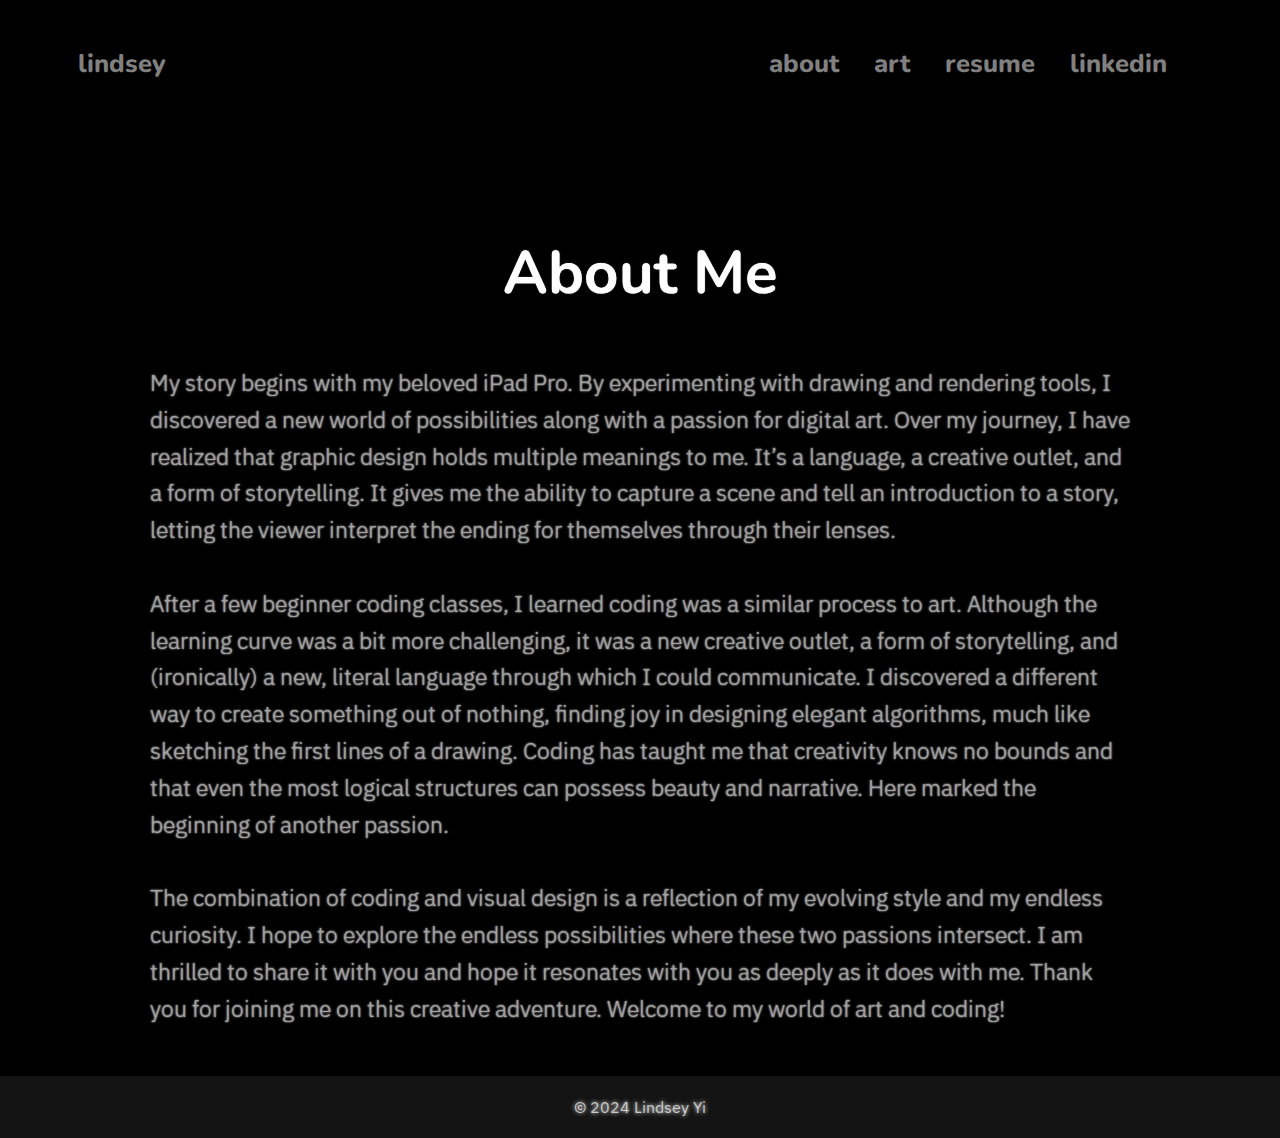
==== commit e1205f6d: "newer changes" ====
--- a/about.html
+++ b/about.html
@@ -27,10 +27,10 @@
     </div>
 
     <h1 style="margin-top: 15vh;">About Me</h1>
-        <div>
+        <div style="margin: 50px 150px 50px 150px;">
             <h4desc>My story begins with my beloved iPad Pro. By experimenting with drawing and rendering tools, I discovered a new world of possibilities along with a passion for digital art. Over my journey, I have realized that graphic design holds multiple meanings to me. It’s a language, a creative outlet, and a form of storytelling. It gives me the ability to capture a scene and tell an introduction to a story, letting the viewer interpret the ending for themselves through their lenses.
-                After a few beginner coding classes, I learned coding was a similar process to art. Although the learning curve was a bit more challenging, it was a new creative outlet, a form of storytelling, and (ironically) a new, literal language through which I could communicate. I discovered a different way to create something out of nothing, finding joy in designing elegant algorithms, much like sketching the first lines of a drawing. Coding has taught me that creativity knows no bounds and that even the most logical structures can possess beauty and narrative. Here marked the beginning of another passion.
-                The combination of coding and visual design is a reflection of my evolving style and my endless curiosity. I hope to explore the endless possibilities where these two passions intersect. I am thrilled to share it with you and hope it resonates with you as deeply as it does with me. Thank you for joining me on this creative adventure. Welcome to my world of art and coding!
+                <br><br>After a few beginner coding classes, I learned coding was a similar process to art. Although the learning curve was a bit more challenging, it was a new creative outlet, a form of storytelling, and (ironically) a new, literal language through which I could communicate. I discovered a different way to create something out of nothing, finding joy in designing elegant algorithms, much like sketching the first lines of a drawing. Coding has taught me that creativity knows no bounds and that even the most logical structures can possess beauty and narrative. Here marked the beginning of another passion.
+                <br><br>The combination of coding and visual design is a reflection of my evolving style and my endless curiosity. I hope to explore the endless possibilities where these two passions intersect. I am thrilled to share it with you and hope it resonates with you as deeply as it does with me. Thank you for joining me on this creative adventure. Welcome to my world of art and coding!
             </h4desc>
         </div>
         <footer style="position: relative; bottom: 0;">
